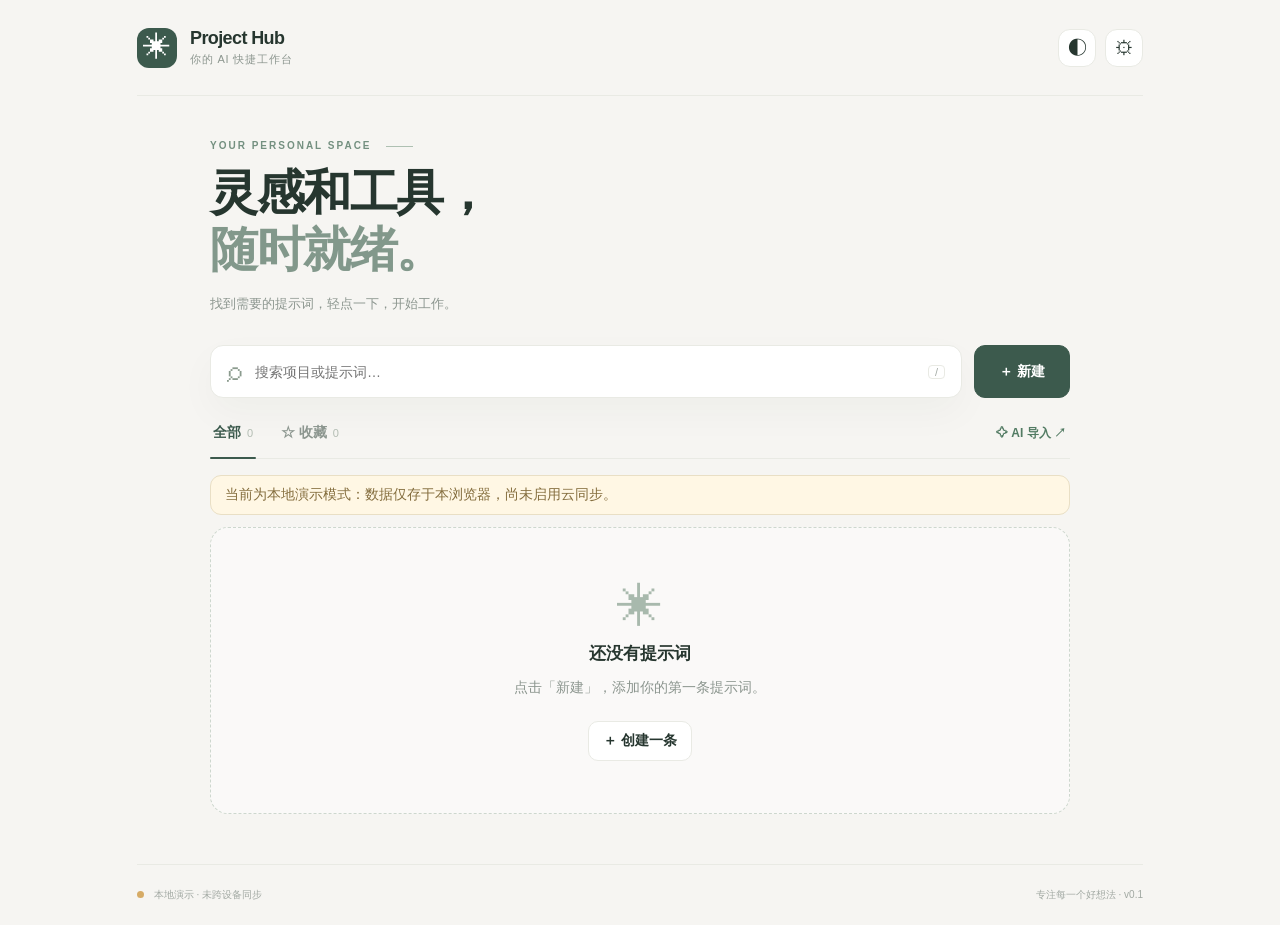
==== project-hub/index.html @ 7958087a "Deploy Project Hub v0.1 as independent GitHub Pages app" ====
<!doctype html>
<html lang="zh-CN">
<head>
  <meta charset="utf-8">
  <meta name="viewport" content="width=device-width,initial-scale=1,viewport-fit=cover">
  <meta name="theme-color" content="#f6f5f2">
  <meta name="description" content="你的个人 AI 项目与提示词快捷工作台。">
  <title>Project Hub · 提示词工作台</title>
  <link rel="icon" type="image/svg+xml" href="favicon.svg">
  <link rel="stylesheet" href="styles.css">
  <script defer src="config.js"></script>
  <script type="module" src="js/app.js"></script>
</head>
<body>
  <div class="app-frame">
    <header class="topbar">
      <div class="brand"><div class="brand-icon">✳</div><div class="brand-text"><strong>Project Hub</strong><span>你的 AI 快捷工作台</span></div></div>
      <div class="top-actions">
        <button type="button" id="themeBtn" class="icon-button desktop-only" title="切换深浅模式" aria-label="切换深浅模式">◐</button>
        <button type="button" id="settingsBtn" class="icon-button" title="设置与备份" aria-label="设置与备份">⚙</button>
      </div>
    </header>
    <main class="content">
      <div class="intro"><p class="eyebrow">YOUR PERSONAL SPACE <span class="decorative-line"></span></p><h1>灵感和工具，<br><em>随时就绪。</em></h1><p class="subtext">找到需要的提示词，轻点一下，开始工作。</p></div>
      <section class="toolbar" aria-label="快捷操作">
        <label class="searchbox"><span class="search-icon" aria-hidden="true">⌕</span><input id="search" type="search" placeholder="搜索项目或提示词…" autocomplete="off" spellcheck="false"><span class="keycap desktop-only">/</span></label>
        <button id="newBtn" type="button" class="primary-button"><span aria-hidden="true">＋</span> 新建</button>
      </section>
      <div class="filterbar"><div class="filter-tabs"><button id="allFilter" class="filter active" type="button">全部 <span id="allCount"></span></button><button id="starFilter" class="filter" type="button">☆ 收藏 <span id="starCount"></span></button></div><button id="aiBtn" type="button" class="text-action">✧ AI 导入 <span aria-hidden="true">↗</span></button></div>
      <div id="syncNotice" class="sync-notice" role="status"></div>
      <section id="cards" class="cards" aria-live="polite" aria-label="提示词列表"></section>
      <div id="empty" class="empty" hidden><div class="empty-art" aria-hidden="true">✳</div><h2 id="emptyTitle">还没有提示词</h2><p id="emptySub">点击「新建」，添加你的第一条提示词。</p><button id="emptyNew" type="button" class="outline-button">＋ 创建一条</button></div>
    </main>
    <footer class="footer"><span id="storageStatus"><span class="status-dot"></span> 本地演示</span><span>专注每一个好想法 · v0.1</span></footer>
  </div>

  <dialog id="editDialog" class="sheet-dialog" aria-labelledby="editHeading">
    <form id="editForm" method="dialog"><div class="dialog-head"><div><p class="eyebrow">EDITOR</p><h2 id="editHeading">新建提示词</h2></div><button type="button" class="close-btn" data-close="editDialog" aria-label="关闭">×</button></div>
      <div class="form-row kind-switch" role="group" aria-label="记录类型"><label><input name="kind" type="radio" value="prompt" checked>普通提示词</label><label><input name="kind" type="radio" value="project">项目入口</label></div>
      <label class="field"><span>标题 <small>必填</small></span><input id="editTitle" name="title" maxlength="160" required placeholder="例如：课堂反馈生成"></label>
      <label class="field"><span>一句简介 <small>可选</small></span><input id="editSummary" name="summary" maxlength="400" placeholder="简短说明它能帮你做什么"></label>
      <div id="projectFields" hidden><label class="field"><span>项目入口 <small>必填 · 已核验的地址</small></span><input id="editEntry" name="entry_url" type="url" placeholder="https://drive.google.com/…"></label><label class="field"><span>Current 地址 <small>可选</small></span><input id="editCurrent" name="current_url" type="url" placeholder="https://drive.google.com/…"></label></div>
      <label class="field"><span id="bodyLabel">提示词正文</span><textarea id="editBody" name="body" rows="7" placeholder="输入你想快速复制的内容…"></textarea><small id="bodyHelp" class="helper">点击卡片正文区域即可复制此内容。</small></label>
      <div class="editor-utility"><button type="button" id="copyForAIBtn" class="subtle-button" hidden>✧ 复制给 AI 修改</button><button type="button" id="deleteBtn" class="danger-text" hidden>删除这条</button></div>
      <div class="dialog-actions"><button type="button" class="outline-button" data-close="editDialog">取消</button><button type="submit" id="saveBtn" class="primary-button">保存</button></div>
    </form>
  </dialog>

  <dialog id="aiDialog" class="sheet-dialog" aria-labelledby="aiHeading"><div class="dialog-head"><div><p class="eyebrow">AI CONNECTION</p><h2 id="aiHeading">从 ChatGPT 导入</h2></div><button type="button" class="close-btn" data-close="aiDialog" aria-label="关闭">×</button></div><p class="dialog-lead">粘贴 ChatGPT 返回的结构化 JSON。先预览差异，确认后才写入；不会改变收藏和置顶。</p><label class="field"><span>AI 修改包</span><textarea id="aiInput" rows="9" spellcheck="false" placeholder='{"schema":"project-hub.patch.v1","changes":[{"action":"create","title":"示例","body":"正文"}]}'></textarea></label><div id="aiPreview" class="preview" aria-live="polite"></div><div class="dialog-actions"><button type="button" id="previewAiBtn" class="outline-button">检查差异</button><button type="button" id="applyAiBtn" class="primary-button" disabled>确认应用</button></div></dialog>

  <dialog id="settingsDialog" class="sheet-dialog small-dialog" aria-labelledby="settingsHeading"><div class="dialog-head"><div><p class="eyebrow">PREFERENCES</p><h2 id="settingsHeading">偏好设置</h2></div><button type="button" class="close-btn" data-close="settingsDialog" aria-label="关闭">×</button></div><section class="setting-group"><h3>数据与备份</h3><p id="settingsMode">当前为本地演示模式。配置 Supabase 后切换到个人云同步。</p><div class="button-row"><button type="button" id="exportBtn" class="outline-button">↓ 导出 JSON 备份</button><button type="button" id="importBtn" class="outline-button">↑ 导入 JSON 备份</button><input type="file" id="backupFile" accept=".json,application/json" hidden></div><div id="backupPreview" class="preview"></div><button type="button" id="applyBackupBtn" class="primary-button" hidden>确认合并备份</button></section><section class="setting-group"><h3>外观与同步</h3><div class="button-row"><button type="button" id="settingsThemeBtn" class="outline-button">◐ 切换深浅模式</button><button type="button" id="refreshBtn" class="outline-button">↻ 从云端刷新</button><button type="button" id="logoutBtn" class="outline-button" hidden>退出登录</button></div></section></dialog>

  <dialog id="authDialog" class="sheet-dialog small-dialog" aria-labelledby="authHeading"><form id="authForm" method="dialog"><div class="dialog-head"><div><p class="eyebrow">PRIVATE CLOUD</p><h2 id="authHeading">登录你的工作台</h2></div></div><p class="dialog-lead">已启用个人云同步。使用 Supabase 中已创建的账号登录，站点不提供公开注册。</p><label class="field"><span>邮箱</span><input id="email" type="email" required autocomplete="username"></label><label class="field"><span>密码</span><input id="password" type="password" required autocomplete="current-password"></label><div class="dialog-actions"><button type="submit" class="primary-button fill">登录并同步</button></div></form></dialog>

  <dialog id="manualCopyDialog" class="sheet-dialog small-dialog" aria-labelledby="manualHeading"><div class="dialog-head"><h2 id="manualHeading">请手动复制</h2><button type="button" class="close-btn" data-close="manualCopyDialog" aria-label="关闭">×</button></div><p class="dialog-lead">当前容器不允许自动写入剪贴板，请选择下方文本复制。</p><textarea id="manualCopyText" rows="9" readonly></textarea><div class="dialog-actions"><button class="primary-button" data-close="manualCopyDialog">完成</button></div></dialog>
  <div id="toast" class="toast" role="status" aria-live="polite"></div>
</body>
</html>
---- project-hub/styles.css ----
:root{font-family:Inter,-apple-system,BlinkMacSystemFont,"SF Pro Display","PingFang SC","Microsoft YaHei",sans-serif;color-scheme:light;--bg:#f6f5f2;--surface:#fff;--ink:#26362f;--muted:#8c968f;--line:#e9eae4;--accent:#3c5a4d;--accent-soft:#edf2ed;--gold:#ce9d5d;--shadow:0 15px 38px rgba(33,49,38,.035);--radius:17px}
*{box-sizing:border-box}html{scroll-behavior:smooth}body{margin:0;background:var(--bg);color:var(--ink);min-height:100dvh;font-size:14px}button,input,textarea{font:inherit}button{cursor:pointer}button:disabled{cursor:not-allowed;opacity:.48}button:focus-visible,input:focus-visible,textarea:focus-visible{outline:3px solid #9bad9f;outline-offset:2px}input,textarea{color:var(--ink)}.app-frame{max-width:1090px;min-height:100dvh;margin:0 auto;display:flex;flex-direction:column;padding:0 42px}.topbar{height:96px;display:flex;justify-content:space-between;align-items:center;border-bottom:1px solid var(--line)}.brand{display:flex;align-items:center;gap:13px}.brand-icon{width:40px;height:40px;border-radius:12px;display:grid;place-items:center;background:var(--accent);color:white;font-size:28px;line-height:1}.brand-text{display:flex;flex-direction:column;gap:3px}.brand-text strong{font-size:18px;letter-spacing:-.6px}.brand-text span{font-size:11px;color:var(--muted);letter-spacing:.8px}.top-actions{display:flex;gap:9px}.icon-button{border:1px solid var(--line);background:var(--surface);height:38px;width:38px;border-radius:12px;color:var(--ink);font-size:19px;transition:.2s}.icon-button:hover,.outline-button:hover{border-color:#b9c9ba;background:var(--accent-soft)}.content{flex:1;max-width:860px;width:100%;margin:0 auto;padding:44px 0 50px}.eyebrow{font-size:10px;letter-spacing:2px;color:#749080;font-weight:750;margin:0 0 13px}.intro{margin-bottom:32px}.intro h1{font-size:clamp(30px,4.5vw,48px);letter-spacing:-1.4px;font-weight:680;line-height:1.19;margin:0}.intro h1 em{font-style:normal;color:#82988b}.subtext{color:var(--muted);font-size:13px;margin:17px 0 0}.decorative-line{display:inline-block;vertical-align:middle;width:27px;height:1px;background:#aec0b2;margin-left:10px}.toolbar{display:flex;gap:12px}.searchbox{display:flex;align-items:center;flex:1;min-width:0;height:53px;padding:0 16px;gap:11px;border:1px solid var(--line);background:var(--surface);border-radius:13px;box-shadow:var(--shadow)}.search-icon{color:#8b9b8e;font-size:29px;line-height:0;transform:translateY(-2px)}.searchbox input{background:transparent;border:0;outline:0;flex:1;min-width:0;font-size:14px}.searchbox input:focus{outline:none}.searchbox:focus-within{border-color:#819b87;box-shadow:0 0 0 3px #dbe6dc}.keycap{border:1px solid var(--line);border-radius:4px;padding:0 6px;color:#a4aba6;font-size:11px}.primary-button{height:44px;padding:0 20px;border-radius:11px;background:var(--accent);color:#fff;border:1px solid var(--accent);font-weight:650;white-space:nowrap;transition:background .2s,transform .15s}.toolbar .primary-button{height:53px;padding:0 24px}.primary-button:hover:not(:disabled){background:#2c483b;transform:translateY(-1px)}.filterbar{display:flex;align-items:center;justify-content:space-between;border-bottom:1px solid var(--line);margin-top:26px;margin-bottom:16px}.filter-tabs{display:flex;gap:22px}.filter{padding:0 3px 16px;background:transparent;border:0;color:var(--muted);font-weight:650;position:relative}.filter span{font-size:11px;font-weight:500;color:#b3bdb3;margin-left:2px}.filter.active{color:var(--accent)}.filter.active:after{content:"";position:absolute;bottom:-1px;left:0;right:0;height:2px;border-radius:2px;background:var(--accent)}.text-action{background:none;border:0;color:#527b63;font-weight:650;font-size:12px;padding:0 4px 16px}.text-action:hover{text-decoration:underline}.sync-notice:empty{display:none}.sync-notice{border:1px solid #e9dfc5;background:#fff7e4;color:#846d3d;padding:10px 14px;border-radius:11px;margin:12px 0}.cards{display:grid;grid-template-columns:repeat(2,minmax(0,1fr));gap:13px}.prompt-card{min-width:0;background:var(--surface);border:1px solid var(--line);border-radius:var(--radius);min-height:167px;display:flex;flex-direction:column;transition:border-color .18s,box-shadow .18s,transform .18s;box-shadow:var(--shadow);overflow:hidden}.prompt-card:hover{border-color:#bfd1c3;box-shadow:0 12px 32px rgba(38,67,48,.08);transform:translateY(-2px)}.card-main{background:none;border:0;text-align:left;padding:19px 20px 9px;min-height:118px;width:100%;flex:1;color:inherit;display:block}.card-main:hover .card-title{color:#476d51}.card-topline{display:flex;align-items:center;gap:7px;margin-bottom:13px}.type-tag{font-size:10px;letter-spacing:.3px;background:#eaf1eb;color:#668471;padding:4px 7px;border-radius:6px;font-weight:650}.type-tag.prompt{background:#f4f0e8;color:#987a55}.pinned-label{color:#af9256;font-size:10px}.card-title{font-weight:700;font-size:16px;margin-bottom:8px;letter-spacing:-.3px;overflow:hidden;white-space:nowrap;text-overflow:ellipsis}.card-summary{font-size:12px;line-height:1.65;color:var(--muted);overflow:hidden;display:-webkit-box;-webkit-box-orient:vertical;-webkit-line-clamp:2;line-clamp:2;min-height:20px}.card-bottom{border-top:1px solid var(--line);padding:8px 12px 8px 17px;display:flex;align-items:center;justify-content:space-between;gap:6px}.card-hint{font-size:11px;color:#9ba9a0}.card-tools{display:flex;gap:3px}.tool{border:0;background:transparent;border-radius:9px;color:#929f95;min-width:30px;height:30px;display:grid;place-items:center;font-size:16px}.tool:hover{background:var(--accent-soft);color:var(--accent)}.tool.star-active{color:var(--gold)}.tool.pin-active{color:var(--accent)}.tool.handoff{font-size:11px;font-weight:700;padding:0 7px;white-space:nowrap;color:var(--accent);background:var(--accent-soft);margin-right:4px}.tool.handoff:hover{background:#dce8df}.tool.external{font-size:14px}.empty{border:1px dashed #cdd7ce;border-radius:18px;text-align:center;padding:52px 20px;background:rgba(255,255,255,.43)}.empty-art{font-size:46px;color:#a8b9ad}.empty h2{font-size:17px;margin:8px 0}.empty p{color:var(--muted);margin-bottom:24px}.footer{margin-top:auto;border-top:1px solid var(--line);height:61px;display:flex;align-items:center;justify-content:space-between;gap:15px;color:#a2a9a3;font-size:10px}.status-dot{display:inline-block;width:7px;height:7px;border-radius:50%;background:#d6ab66;margin-right:7px}.status-dot.cloud{background:#8bab91}.outline-button,.subtle-button{background:var(--surface);color:var(--ink);border:1px solid var(--line);padding:10px 14px;border-radius:10px;font-weight:600}.subtle-button{border:0;color:#567964;background:var(--accent-soft)}.danger-text{border:0;background:transparent;color:#b65c55}.sheet-dialog{border:1px solid var(--line);border-radius:21px;padding:27px 30px 26px;width:min(94vw,620px);max-height:calc(100dvh - 36px);overflow:auto;background:var(--surface);color:var(--ink);box-shadow:0 35px 90px rgba(25,44,35,.23)}.sheet-dialog::backdrop{background:rgba(23,37,29,.38);backdrop-filter:blur(3px)}.sheet-dialog form{margin:0}.small-dialog{max-width:520px}.dialog-head{display:flex;justify-content:space-between;align-items:flex-start;margin-bottom:18px}.dialog-head h2{font-size:23px;letter-spacing:-.6px;margin:0}.dialog-head .eyebrow{margin-bottom:5px}.close-btn{border:none;background:var(--bg);color:var(--muted);font-size:24px;width:34px;height:34px;border-radius:9px}.dialog-lead{font-size:12px;line-height:1.8;color:var(--muted);margin:-1px 0 20px}.kind-switch{display:flex;gap:15px;background:var(--bg);padding:11px 13px;border-radius:10px;margin-bottom:19px}.kind-switch label{font-size:12px;display:flex;align-items:center;gap:6px;cursor:pointer}.kind-switch input{accent-color:var(--accent)}.field{display:flex;flex-direction:column;gap:8px;margin-bottom:17px;font-weight:650;font-size:12px}.field>span small,.helper{color:#9da79f;font-size:10px;font-weight:400}.field input,.field textarea,#manualCopyText{background:var(--bg);border:1px solid var(--line);width:100%;padding:11px 12px;border-radius:10px;font-size:13px;line-height:1.65;outline-color:#819b87}.field textarea{resize:vertical;min-height:120px}.field #editBody{min-height:152px}.field input:focus,.field textarea:focus{background:var(--surface);border-color:#8da98e}.editor-utility{display:flex;align-items:center;justify-content:space-between;min-height:37px}.dialog-actions{display:flex;justify-content:flex-end;gap:10px;margin-top:23px}.dialog-actions .primary-button{min-width:100px}.dialog-actions .fill{width:100%}.preview{margin-top:15px;max-height:240px;overflow:auto;font-size:12px;color:var(--ink)}.preview:empty{display:none}.preview .preview-item{border:1px solid var(--line);padding:10px 12px;margin:6px 0;border-radius:9px}.preview .before-after{font-size:11px;color:var(--muted);overflow-wrap:anywhere}.preview .diff-title{font-weight:650}.preview .preview-error{color:#c44c42}.setting-group{padding:16px 0;border-top:1px solid var(--line)}.setting-group h3{font-size:14px;margin:0 0 8px}.setting-group p{font-size:12px;line-height:1.7;color:var(--muted);margin:0 0 15px}.button-row{display:flex;gap:8px;flex-wrap:wrap}.toast{position:fixed;z-index:1000;bottom:26px;left:50%;transform:translate(-50%,20px);background:#334f40;color:white;font-size:12px;border-radius:999px;padding:11px 18px;opacity:0;pointer-events:none;transition:opacity .2s,transform .2s;white-space:nowrap;max-width:90vw;overflow:hidden;text-overflow:ellipsis}.toast.visible{opacity:1;transform:translate(-50%,0)}
@media(max-width:720px){.app-frame{padding:0 18px}.topbar{height:77px}.brand-icon{height:36px;width:36px}.brand-text strong{font-size:17px}.content{padding-top:35px}.intro{margin-bottom:27px}.intro h1{font-size:36px}.cards{grid-template-columns:1fr}.prompt-card{min-height:142px}.card-main{min-height:100px}.desktop-only{display:none!important}.footer{font-size:10px}.sheet-dialog{padding:21px}.toolbar .primary-button{padding:0 18px}.filterbar{margin-top:22px}.card-bottom{padding-top:7px;padding-bottom:7px}}
@media(max-width:420px){.app-frame{padding:0 14px}.topbar{height:68px}.content{padding-top:28px}.intro h1{font-size:31px}.intro .subtext{font-size:12px}.toolbar{gap:8px}.searchbox{height:48px;padding:0 10px}.toolbar .primary-button{height:48px;padding:0 13px}.cards{gap:10px}.prompt-card{border-radius:13px}.card-main{padding:15px 15px 8px}.card-bottom{padding-left:12px}.card-title{font-size:15px}.footer{font-size:9px}}
:root[data-theme="dark"]{color-scheme:dark;--bg:#171e1b;--surface:#222b26;--ink:#e4ece5;--muted:#9dab9e;--line:#35433a;--accent:#86aa90;--accent-soft:#33473a;--gold:#dfb678;--shadow:none} :root[data-theme="dark"] .brand-icon{background:#406950}:root[data-theme="dark"] .primary-button{color:#15251a;background:#a2c0a9;border-color:#a2c0a9}:root[data-theme="dark"] .primary-button:hover{background:#b5ceba}:root[data-theme="dark"] .type-tag{background:#365040;color:#add0b6}:root[data-theme="dark"] .type-tag.prompt{background:#4d4132;color:#ddbd93}:root[data-theme="dark"] .empty{background:#1f2923}:root[data-theme="dark"] .sync-notice{background:#342d1e;border-color:#6b5636;color:#ddbe86}:root[data-theme="dark"] .tool.handoff{color:#bcddc5}:root[data-theme="dark"] .toast{background:#b5d2bd;color:#14251a}

.diff-line{margin-top:9px;padding-top:7px;border-top:1px dashed var(--line)}.diff-name{font-weight:700;color:var(--accent);margin-bottom:4px}.before-after{white-space:pre-wrap;line-height:1.5}.before-after.after{color:var(--ink)}
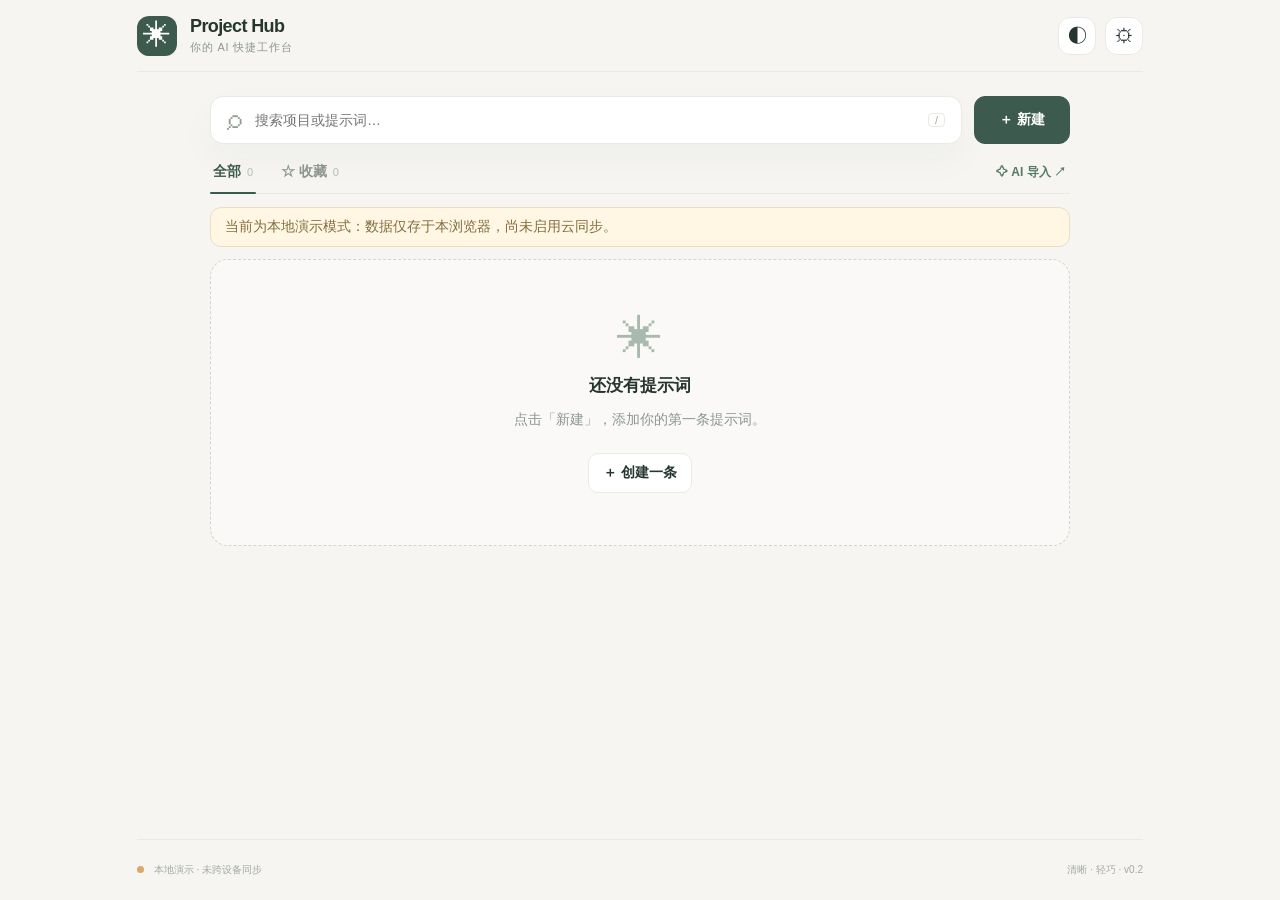
==== commit 5fad5c58: "Project Hub v0.2: compact UI, editable AI guidance and revision-safe AI patches" ====
--- a/project-hub/index.html
+++ b/project-hub/index.html
@@ -21,7 +21,6 @@
       </div>
     </header>
     <main class="content">
-      <div class="intro"><p class="eyebrow">YOUR PERSONAL SPACE <span class="decorative-line"></span></p><h1>灵感和工具，<br><em>随时就绪。</em></h1><p class="subtext">找到需要的提示词，轻点一下，开始工作。</p></div>
       <section class="toolbar" aria-label="快捷操作">
         <label class="searchbox"><span class="search-icon" aria-hidden="true">⌕</span><input id="search" type="search" placeholder="搜索项目或提示词…" autocomplete="off" spellcheck="false"><span class="keycap desktop-only">/</span></label>
         <button id="newBtn" type="button" class="primary-button"><span aria-hidden="true">＋</span> 新建</button>
@@ -31,7 +30,7 @@
       <section id="cards" class="cards" aria-live="polite" aria-label="提示词列表"></section>
       <div id="empty" class="empty" hidden><div class="empty-art" aria-hidden="true">✳</div><h2 id="emptyTitle">还没有提示词</h2><p id="emptySub">点击「新建」，添加你的第一条提示词。</p><button id="emptyNew" type="button" class="outline-button">＋ 创建一条</button></div>
     </main>
-    <footer class="footer"><span id="storageStatus"><span class="status-dot"></span> 本地演示</span><span>专注每一个好想法 · v0.1</span></footer>
+    <footer class="footer"><span id="storageStatus"><span class="status-dot"></span> 本地演示</span><span>清晰 · 轻巧 · v0.2</span></footer>
   </div>
 
   <dialog id="editDialog" class="sheet-dialog" aria-labelledby="editHeading">
@@ -46,9 +45,9 @@
     </form>
   </dialog>
 
-  <dialog id="aiDialog" class="sheet-dialog" aria-labelledby="aiHeading"><div class="dialog-head"><div><p class="eyebrow">AI CONNECTION</p><h2 id="aiHeading">从 ChatGPT 导入</h2></div><button type="button" class="close-btn" data-close="aiDialog" aria-label="关闭">×</button></div><p class="dialog-lead">粘贴 ChatGPT 返回的结构化 JSON。先预览差异，确认后才写入；不会改变收藏和置顶。</p><label class="field"><span>AI 修改包</span><textarea id="aiInput" rows="9" spellcheck="false" placeholder='{"schema":"project-hub.patch.v1","changes":[{"action":"create","title":"示例","body":"正文"}]}'></textarea></label><div id="aiPreview" class="preview" aria-live="polite"></div><div class="dialog-actions"><button type="button" id="previewAiBtn" class="outline-button">检查差异</button><button type="button" id="applyAiBtn" class="primary-button" disabled>确认应用</button></div></dialog>
+  <dialog id="aiDialog" class="sheet-dialog" aria-labelledby="aiHeading"><div class="dialog-head"><div><p class="eyebrow">AI CONNECTION</p><h2 id="aiHeading">从 ChatGPT 导入</h2></div><button type="button" class="close-btn" data-close="aiDialog" aria-label="关闭">×</button></div><p class="dialog-lead">粘贴 ChatGPT 返回的结构化 JSON。先预览差异，确认后才写入；不会改变收藏和置顶。</p><label class="field"><span>AI 修改包</span><textarea id="aiInput" rows="9" spellcheck="false" placeholder='{"schema":"project-hub.patch.v2","changes":[{"action":"create","title":"示例","body":"正文"}]}'></textarea></label><div id="aiPreview" class="preview" aria-live="polite"></div><div class="dialog-actions"><button type="button" id="previewAiBtn" class="outline-button">检查差异</button><button type="button" id="applyAiBtn" class="primary-button" disabled>确认应用</button></div></dialog>
 
-  <dialog id="settingsDialog" class="sheet-dialog small-dialog" aria-labelledby="settingsHeading"><div class="dialog-head"><div><p class="eyebrow">PREFERENCES</p><h2 id="settingsHeading">偏好设置</h2></div><button type="button" class="close-btn" data-close="settingsDialog" aria-label="关闭">×</button></div><section class="setting-group"><h3>数据与备份</h3><p id="settingsMode">当前为本地演示模式。配置 Supabase 后切换到个人云同步。</p><div class="button-row"><button type="button" id="exportBtn" class="outline-button">↓ 导出 JSON 备份</button><button type="button" id="importBtn" class="outline-button">↑ 导入 JSON 备份</button><input type="file" id="backupFile" accept=".json,application/json" hidden></div><div id="backupPreview" class="preview"></div><button type="button" id="applyBackupBtn" class="primary-button" hidden>确认合并备份</button></section><section class="setting-group"><h3>外观与同步</h3><div class="button-row"><button type="button" id="settingsThemeBtn" class="outline-button">◐ 切换深浅模式</button><button type="button" id="refreshBtn" class="outline-button">↻ 从云端刷新</button><button type="button" id="logoutBtn" class="outline-button" hidden>退出登录</button></div></section></dialog>
+  <dialog id="settingsDialog" class="sheet-dialog small-dialog" aria-labelledby="settingsHeading"><div class="dialog-head"><div><p class="eyebrow">PREFERENCES</p><h2 id="settingsHeading">偏好设置</h2></div><button type="button" class="close-btn" data-close="settingsDialog" aria-label="关闭">×</button></div><section class="setting-group"><h3>数据与备份</h3><p id="settingsMode">当前为本地演示模式。配置 Supabase 后切换到个人云同步。</p><div class="button-row"><button type="button" id="exportBtn" class="outline-button">↓ 导出 JSON 备份</button><button type="button" id="importBtn" class="outline-button">↑ 导入 JSON 备份</button><input type="file" id="backupFile" accept=".json,application/json" hidden></div><div id="backupPreview" class="preview"></div><button type="button" id="applyBackupBtn" class="primary-button" hidden>确认合并备份</button></section><section class="setting-group"><h3>AI 修改偏好</h3><p>「交给 AI」时自动附带此偏好。输出格式与版本保护由网站固定管理，避免误改。此偏好目前只保存在当前浏览器。</p><label class="field"><span>你的 AI 编辑指导词</span><textarea id="aiGuidance" rows="5" maxlength="1500" placeholder="输入 AI 应如何优化你的提示词"></textarea></label><div class="button-row"><button type="button" id="saveAiGuidanceBtn" class="outline-button">保存偏好</button><button type="button" id="resetAiGuidanceBtn" class="outline-button">恢复默认</button></div></section><section class="setting-group"><h3>外观与同步</h3><div class="button-row"><button type="button" id="settingsThemeBtn" class="outline-button">◐ 切换深浅模式</button><button type="button" id="refreshBtn" class="outline-button">↻ 从云端刷新</button><button type="button" id="logoutBtn" class="outline-button" hidden>退出登录</button></div></section></dialog>
 
   <dialog id="authDialog" class="sheet-dialog small-dialog" aria-labelledby="authHeading"><form id="authForm" method="dialog"><div class="dialog-head"><div><p class="eyebrow">PRIVATE CLOUD</p><h2 id="authHeading">登录你的工作台</h2></div></div><p class="dialog-lead">已启用个人云同步。使用 Supabase 中已创建的账号登录，站点不提供公开注册。</p><label class="field"><span>邮箱</span><input id="email" type="email" required autocomplete="username"></label><label class="field"><span>密码</span><input id="password" type="password" required autocomplete="current-password"></label><div class="dialog-actions"><button type="submit" class="primary-button fill">登录并同步</button></div></form></dialog>
 
--- a/project-hub/styles.css
+++ b/project-hub/styles.css
@@ -5,3 +5,22 @@
 :root[data-theme="dark"]{color-scheme:dark;--bg:#171e1b;--surface:#222b26;--ink:#e4ece5;--muted:#9dab9e;--line:#35433a;--accent:#86aa90;--accent-soft:#33473a;--gold:#dfb678;--shadow:none} :root[data-theme="dark"] .brand-icon{background:#406950}:root[data-theme="dark"] .primary-button{color:#15251a;background:#a2c0a9;border-color:#a2c0a9}:root[data-theme="dark"] .primary-button:hover{background:#b5ceba}:root[data-theme="dark"] .type-tag{background:#365040;color:#add0b6}:root[data-theme="dark"] .type-tag.prompt{background:#4d4132;color:#ddbd93}:root[data-theme="dark"] .empty{background:#1f2923}:root[data-theme="dark"] .sync-notice{background:#342d1e;border-color:#6b5636;color:#ddbe86}:root[data-theme="dark"] .tool.handoff{color:#bcddc5}:root[data-theme="dark"] .toast{background:#b5d2bd;color:#14251a}
 
 .diff-line{margin-top:9px;padding-top:7px;border-top:1px dashed var(--line)}.diff-name{font-weight:700;color:var(--accent);margin-bottom:4px}.before-after{white-space:pre-wrap;line-height:1.5}.before-after.after{color:var(--ink)}
+
+/* v0.2 quiet compact layout and discoverable AI editing */
+.topbar{height:72px}.content{padding:24px 0 35px}.toolbar .primary-button,.searchbox{height:48px}
+.filterbar{margin-top:19px;margin-bottom:13px}.filter{padding-bottom:12px}.text-action{padding-bottom:12px}
+.prompt-card{min-height:117px;border-radius:14px;overflow:visible;box-shadow:none}
+.prompt-card:hover{transform:none;box-shadow:0 5px 22px rgba(38,67,48,.045)}
+.card-main{min-height:74px;padding:16px 18px 11px}.card-title{font-size:15px;margin-bottom:4px}
+.card-summary{font-size:12px;min-height:0}.card-bottom{padding:5px 11px 5px 17px;min-height:41px}
+.card-tools{align-items:center}.card-menu{position:relative}.menu-trigger{list-style:none;display:grid;place-items:center;font-weight:750;font-size:20px;line-height:1}
+.menu-trigger::-webkit-details-marker{display:none}.menu-popover{position:absolute;z-index:20;min-width:150px;right:0;top:36px;background:var(--surface);border:1px solid var(--line);border-radius:12px;padding:5px;box-shadow:0 12px 35px rgba(18,38,26,.14)}
+.menu-option{display:block;width:100%;border:0;background:transparent;color:var(--ink);text-align:left;padding:9px 10px;border-radius:8px;font-size:12px}
+.menu-option:hover{background:var(--accent-soft)}.tool-ai{font-size:11px;font-weight:650;min-width:42px}
+.pinned-label{display:block;float:right;margin-left:8px}.cards{gap:12px}.sheet-dialog textarea{max-width:100%}
+@media(max-width:720px){.topbar{height:62px}.content{padding-top:17px}.prompt-card{min-height:108px}}
+@media(max-width:420px){.card-main{padding:13px 14px 9px}.card-bottom{padding:5px 9px}.card-hint{font-size:10px}.tool-ai{font-size:10px}}
+/* Comfortable tap targets for MenuBarX and touch screens. */
+.card-tools .tool,.menu-trigger{min-height:38px;min-width:38px}
+.card-tools .handoff{min-width:44px}.card-tools .tool-ai{min-width:50px}
+@media(max-width:420px){.card-bottom{padding-top:4px;padding-bottom:4px}.card-tools{gap:0}}
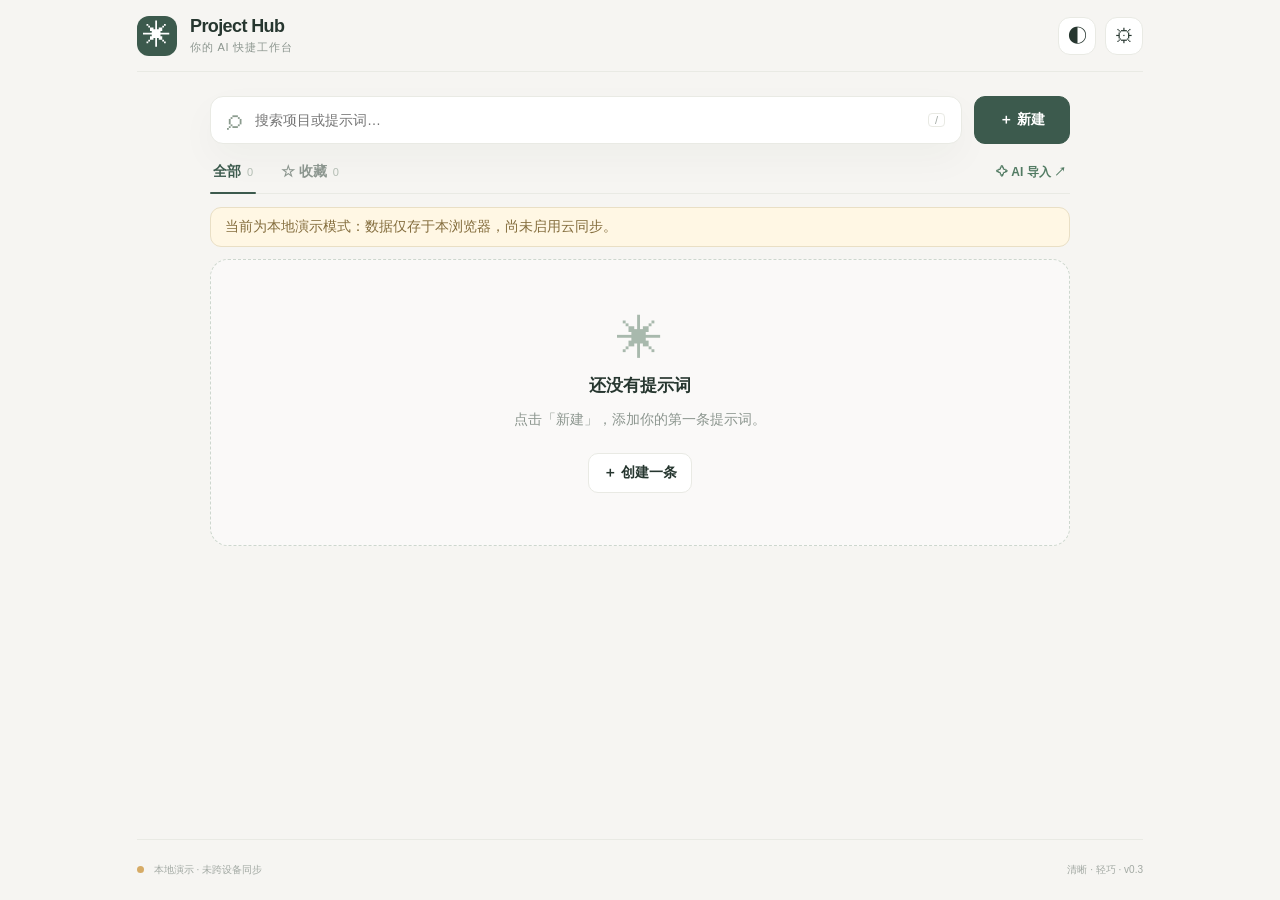
==== commit 6ba234cd: "Project Hub v0.3: atomic AI imports, undo and full change review" ====
--- a/project-hub/index.html
+++ b/project-hub/index.html
@@ -30,7 +30,7 @@
       <section id="cards" class="cards" aria-live="polite" aria-label="提示词列表"></section>
       <div id="empty" class="empty" hidden><div class="empty-art" aria-hidden="true">✳</div><h2 id="emptyTitle">还没有提示词</h2><p id="emptySub">点击「新建」，添加你的第一条提示词。</p><button id="emptyNew" type="button" class="outline-button">＋ 创建一条</button></div>
     </main>
-    <footer class="footer"><span id="storageStatus"><span class="status-dot"></span> 本地演示</span><span>清晰 · 轻巧 · v0.2</span></footer>
+    <footer class="footer"><span id="storageStatus"><span class="status-dot"></span> 本地演示</span><span>清晰 · 轻巧 · v0.3</span></footer>
   </div>
 
   <dialog id="editDialog" class="sheet-dialog" aria-labelledby="editHeading">
@@ -45,9 +45,9 @@
     </form>
   </dialog>
 
-  <dialog id="aiDialog" class="sheet-dialog" aria-labelledby="aiHeading"><div class="dialog-head"><div><p class="eyebrow">AI CONNECTION</p><h2 id="aiHeading">从 ChatGPT 导入</h2></div><button type="button" class="close-btn" data-close="aiDialog" aria-label="关闭">×</button></div><p class="dialog-lead">粘贴 ChatGPT 返回的结构化 JSON。先预览差异，确认后才写入；不会改变收藏和置顶。</p><label class="field"><span>AI 修改包</span><textarea id="aiInput" rows="9" spellcheck="false" placeholder='{"schema":"project-hub.patch.v2","changes":[{"action":"create","title":"示例","body":"正文"}]}'></textarea></label><div id="aiPreview" class="preview" aria-live="polite"></div><div class="dialog-actions"><button type="button" id="previewAiBtn" class="outline-button">检查差异</button><button type="button" id="applyAiBtn" class="primary-button" disabled>确认应用</button></div></dialog>
+  <dialog id="aiDialog" class="sheet-dialog" aria-labelledby="aiHeading"><div class="dialog-head"><div><p class="eyebrow">AI CONNECTION</p><h2 id="aiHeading">从 ChatGPT 导入</h2></div><button type="button" class="close-btn" data-close="aiDialog" aria-label="关闭">×</button></div><p class="dialog-lead">粘贴 ChatGPT 返回的结构化 JSON。粘贴后自动检查并预览；确认后整体写入，不改变收藏和置顶。</p><label class="field"><span>AI 修改包</span><textarea id="aiInput" rows="9" spellcheck="false" placeholder='{"schema":"project-hub.patch.v2","changes":[{"action":"create","title":"示例","body":"正文"}]}'></textarea></label><div id="aiPreview" class="preview" aria-live="polite"></div><div class="dialog-actions"><button type="button" id="applyAiBtn" class="primary-button" disabled>确认应用</button></div></dialog>
 
-  <dialog id="settingsDialog" class="sheet-dialog small-dialog" aria-labelledby="settingsHeading"><div class="dialog-head"><div><p class="eyebrow">PREFERENCES</p><h2 id="settingsHeading">偏好设置</h2></div><button type="button" class="close-btn" data-close="settingsDialog" aria-label="关闭">×</button></div><section class="setting-group"><h3>数据与备份</h3><p id="settingsMode">当前为本地演示模式。配置 Supabase 后切换到个人云同步。</p><div class="button-row"><button type="button" id="exportBtn" class="outline-button">↓ 导出 JSON 备份</button><button type="button" id="importBtn" class="outline-button">↑ 导入 JSON 备份</button><input type="file" id="backupFile" accept=".json,application/json" hidden></div><div id="backupPreview" class="preview"></div><button type="button" id="applyBackupBtn" class="primary-button" hidden>确认合并备份</button></section><section class="setting-group"><h3>AI 修改偏好</h3><p>「交给 AI」时自动附带此偏好。输出格式与版本保护由网站固定管理，避免误改。此偏好目前只保存在当前浏览器。</p><label class="field"><span>你的 AI 编辑指导词</span><textarea id="aiGuidance" rows="5" maxlength="1500" placeholder="输入 AI 应如何优化你的提示词"></textarea></label><div class="button-row"><button type="button" id="saveAiGuidanceBtn" class="outline-button">保存偏好</button><button type="button" id="resetAiGuidanceBtn" class="outline-button">恢复默认</button></div></section><section class="setting-group"><h3>外观与同步</h3><div class="button-row"><button type="button" id="settingsThemeBtn" class="outline-button">◐ 切换深浅模式</button><button type="button" id="refreshBtn" class="outline-button">↻ 从云端刷新</button><button type="button" id="logoutBtn" class="outline-button" hidden>退出登录</button></div></section></dialog>
+  <dialog id="settingsDialog" class="sheet-dialog small-dialog" aria-labelledby="settingsHeading"><div class="dialog-head"><div><p class="eyebrow">PREFERENCES</p><h2 id="settingsHeading">偏好设置</h2></div><button type="button" class="close-btn" data-close="settingsDialog" aria-label="关闭">×</button></div><section class="setting-group"><h3>数据与备份</h3><p id="settingsMode">当前为本地演示模式。配置 Supabase 后切换到个人云同步。</p><div class="button-row"><button type="button" id="undoSettingsBtn" class="outline-button" disabled>↶ 撤销上次操作</button><button type="button" id="exportBtn" class="outline-button">↓ 导出 JSON 备份</button><button type="button" id="importBtn" class="outline-button">↑ 导入 JSON 备份</button><input type="file" id="backupFile" accept=".json,application/json" hidden></div><div id="backupPreview" class="preview"></div><button type="button" id="applyBackupBtn" class="primary-button" hidden>确认合并备份</button></section><section class="setting-group"><h3>AI 修改偏好</h3><p>「交给 AI」时自动附带此偏好。输出格式与版本保护由网站固定管理，避免误改。此偏好目前只保存在当前浏览器。</p><label class="field"><span>你的 AI 编辑指导词</span><textarea id="aiGuidance" rows="5" maxlength="1500" placeholder="输入 AI 应如何优化你的提示词"></textarea></label><div class="button-row"><button type="button" id="saveAiGuidanceBtn" class="outline-button">保存偏好</button><button type="button" id="resetAiGuidanceBtn" class="outline-button">恢复默认</button></div></section><section class="setting-group"><h3>外观与同步</h3><div class="button-row"><button type="button" id="settingsThemeBtn" class="outline-button">◐ 切换深浅模式</button><button type="button" id="refreshBtn" class="outline-button">↻ 从云端刷新</button><button type="button" id="logoutBtn" class="outline-button" hidden>退出登录</button></div></section></dialog>
 
   <dialog id="authDialog" class="sheet-dialog small-dialog" aria-labelledby="authHeading"><form id="authForm" method="dialog"><div class="dialog-head"><div><p class="eyebrow">PRIVATE CLOUD</p><h2 id="authHeading">登录你的工作台</h2></div></div><p class="dialog-lead">已启用个人云同步。使用 Supabase 中已创建的账号登录，站点不提供公开注册。</p><label class="field"><span>邮箱</span><input id="email" type="email" required autocomplete="username"></label><label class="field"><span>密码</span><input id="password" type="password" required autocomplete="current-password"></label><div class="dialog-actions"><button type="submit" class="primary-button fill">登录并同步</button></div></form></dialog>
 
--- a/project-hub/styles.css
+++ b/project-hub/styles.css
@@ -24,3 +24,15 @@
 .card-tools .tool,.menu-trigger{min-height:38px;min-width:38px}
 .card-tools .handoff{min-width:44px}.card-tools .tool-ai{min-width:50px}
 @media(max-width:420px){.card-bottom{padding-top:4px;padding-bottom:4px}.card-tools{gap:0}}
+
+/* v0.3: invisible complexity - automatic review, full diff, unobtrusive undo */
+.preview-status{font-size:12px;color:var(--accent);font-weight:650;margin:4px 0 12px}
+.diff-expand{border:1px solid var(--line);background:var(--bg);border-radius:9px;margin-top:6px;padding:8px 10px}
+.diff-expand summary{cursor:pointer;font-size:12px;color:var(--accent);font-weight:650}
+.diff-expand[open] summary{margin-bottom:8px}
+.diff-expand .before-after{max-height:400px;overflow:auto;white-space:pre-wrap;overflow-wrap:anywhere}
+.toast{display:flex;align-items:center;gap:14px;white-space:normal;overflow:visible}
+.toast-undo{border:0;border-radius:9px;background:rgba(255,255,255,.17);color:inherit;padding:6px 9px;font-weight:750;white-space:nowrap}
+.toast-undo:focus-visible{outline:2px solid currentColor}
+@media(max-width:420px){.toast{width:max-content;max-width:calc(100vw - 28px)}}
+.toast.visible{pointer-events:auto}
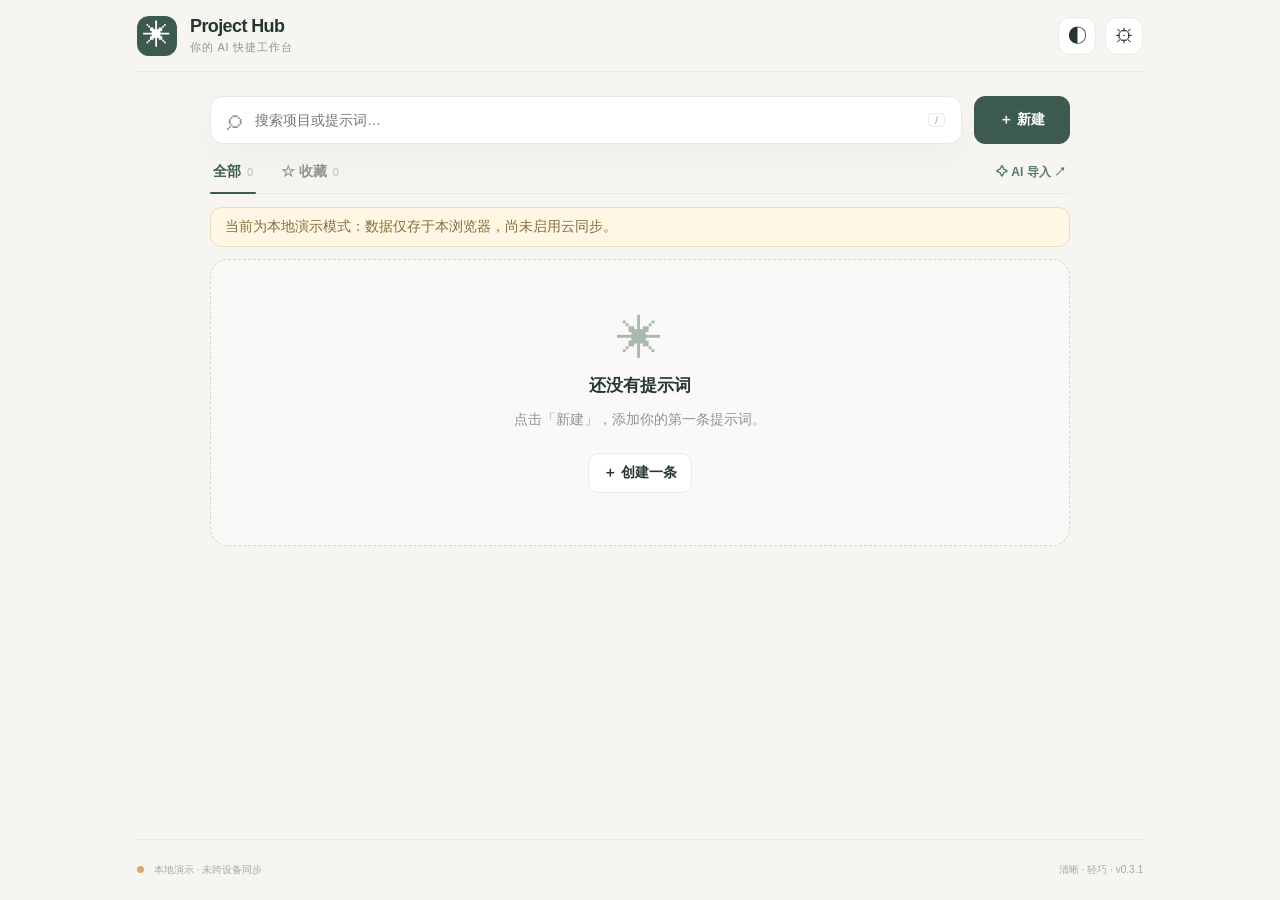
==== commit fbaed97f: "Set visible Project Hub version label to v0.3.1" ====
--- a/project-hub/index.html
+++ b/project-hub/index.html
@@ -30,7 +30,7 @@
       <section id="cards" class="cards" aria-live="polite" aria-label="提示词列表"></section>
       <div id="empty" class="empty" hidden><div class="empty-art" aria-hidden="true">✳</div><h2 id="emptyTitle">还没有提示词</h2><p id="emptySub">点击「新建」，添加你的第一条提示词。</p><button id="emptyNew" type="button" class="outline-button">＋ 创建一条</button></div>
     </main>
-    <footer class="footer"><span id="storageStatus"><span class="status-dot"></span> 本地演示</span><span>清晰 · 轻巧 · v0.3</span></footer>
+    <footer class="footer"><span id="storageStatus"><span class="status-dot"></span> 本地演示</span><span>清晰 · 轻巧 · v0.3.1</span></footer>
   </div>
 
   <dialog id="editDialog" class="sheet-dialog" aria-labelledby="editHeading">
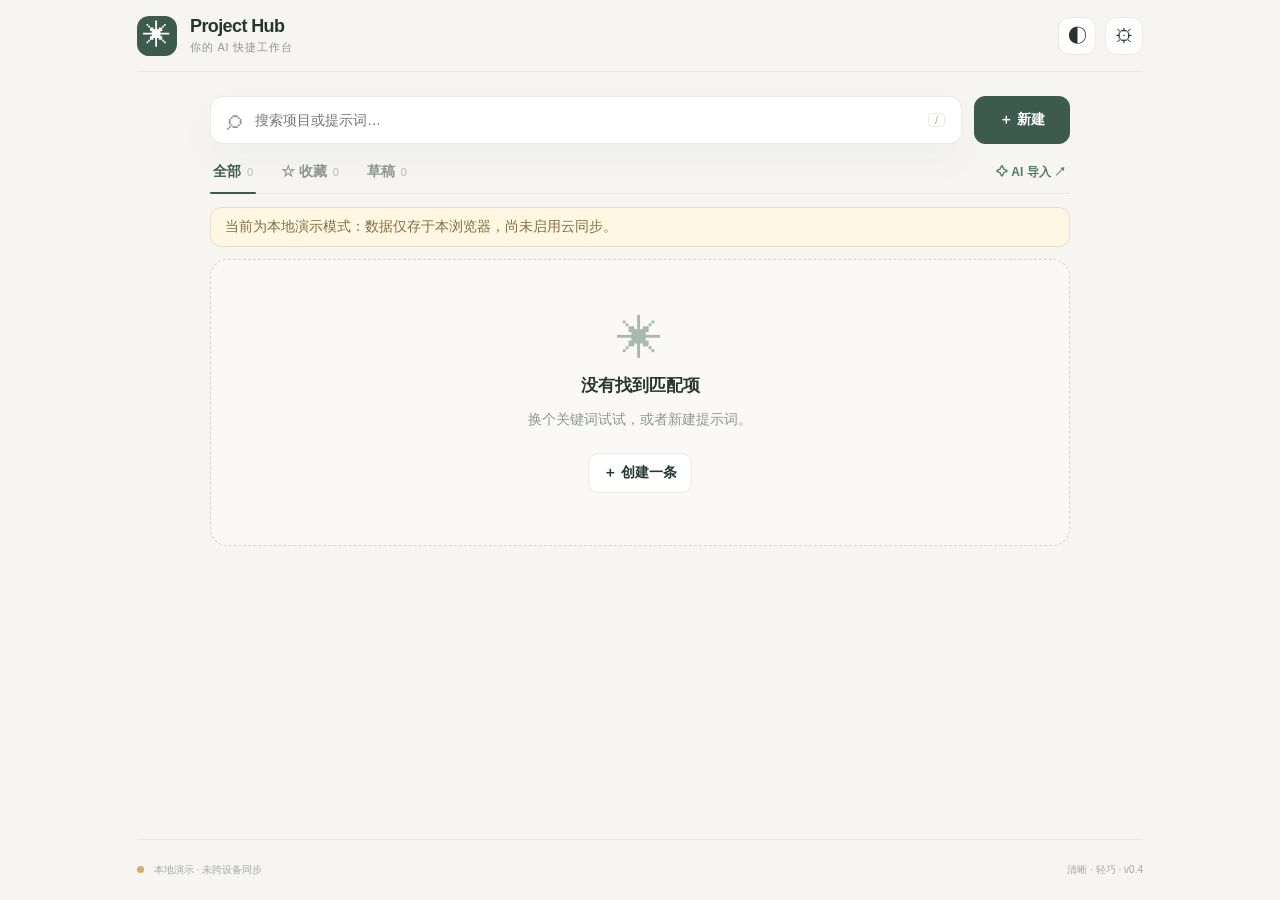
==== commit 02232575: "Project Hub v0.4: independent Supabase and Notion trial websites with draft workspace" ====
--- a/project-hub/index.html
+++ b/project-hub/index.html
@@ -25,12 +25,12 @@
         <label class="searchbox"><span class="search-icon" aria-hidden="true">⌕</span><input id="search" type="search" placeholder="搜索项目或提示词…" autocomplete="off" spellcheck="false"><span class="keycap desktop-only">/</span></label>
         <button id="newBtn" type="button" class="primary-button"><span aria-hidden="true">＋</span> 新建</button>
       </section>
-      <div class="filterbar"><div class="filter-tabs"><button id="allFilter" class="filter active" type="button">全部 <span id="allCount"></span></button><button id="starFilter" class="filter" type="button">☆ 收藏 <span id="starCount"></span></button></div><button id="aiBtn" type="button" class="text-action">✧ AI 导入 <span aria-hidden="true">↗</span></button></div>
-      <div id="syncNotice" class="sync-notice" role="status"></div>
+      <div class="filterbar"><div class="filter-tabs"><button id="allFilter" class="filter active" type="button">全部 <span id="allCount"></span></button><button id="starFilter" class="filter" type="button">☆ 收藏 <span id="starCount"></span></button><button id="draftFilter" class="filter" type="button">草稿 <span id="draftCount"></span></button></div><button id="aiBtn" type="button" class="text-action">✧ AI 导入 <span aria-hidden="true">↗</span></button></div>
+      <div id="syncNotice" class="sync-notice" role="status"></div><div id="draftQuick" class="draft-quick" hidden><button type="button" id="newDraftBtn" class="draft-quick-button"><span>✎ 随便写点什么…</span><small>自动保存 · 完善后收入词库</small></button></div>
       <section id="cards" class="cards" aria-live="polite" aria-label="提示词列表"></section>
       <div id="empty" class="empty" hidden><div class="empty-art" aria-hidden="true">✳</div><h2 id="emptyTitle">还没有提示词</h2><p id="emptySub">点击「新建」，添加你的第一条提示词。</p><button id="emptyNew" type="button" class="outline-button">＋ 创建一条</button></div>
     </main>
-    <footer class="footer"><span id="storageStatus"><span class="status-dot"></span> 本地演示</span><span>清晰 · 轻巧 · v0.3.1</span></footer>
+    <footer class="footer"><span id="storageStatus"><span class="status-dot"></span> 本地演示</span><span>清晰 · 轻巧 · v0.4</span></footer>
   </div>
 
   <dialog id="editDialog" class="sheet-dialog" aria-labelledby="editHeading">
@@ -45,6 +45,15 @@
     </form>
   </dialog>
 
+  <dialog id="draftDialog" class="sheet-dialog" aria-labelledby="draftHeading">
+    <div class="dialog-head"><div><p class="eyebrow">DRAFT WORKSPACE</p><h2 id="draftHeading">随便写写</h2></div><button type="button" class="close-btn" id="closeDraftBtn" aria-label="关闭草稿">×</button></div>
+    <p class="dialog-lead">先写想法，不必整理。离开会自动保存；收入词库时再确认标题。</p>
+    <label class="field"><span>标题 <small>暂时可不填</small></span><input id="draftTitle" maxlength="160" placeholder="未命名草稿"></label>
+    <label class="field"><span>内容</span><textarea id="draftBody" class="draft-body" rows="12" placeholder="一句想法、几个关键词，或者一段待完善的提示词……"></textarea></label>
+    <p id="draftStatus" class="draft-save-status" role="status">自动保存</p>
+    <div class="draft-actions"><button type="button" class="outline-button" id="draftDeleteBtn">删除</button><div class="draft-actions-right"><button type="button" class="outline-button" id="draftAiBtn">✧ 交给 AI</button><button type="button" class="primary-button" id="promoteDraftBtn">收入词库 ↗</button></div></div>
+  </dialog>
+
   <dialog id="aiDialog" class="sheet-dialog" aria-labelledby="aiHeading"><div class="dialog-head"><div><p class="eyebrow">AI CONNECTION</p><h2 id="aiHeading">从 ChatGPT 导入</h2></div><button type="button" class="close-btn" data-close="aiDialog" aria-label="关闭">×</button></div><p class="dialog-lead">粘贴 ChatGPT 返回的结构化 JSON。粘贴后自动检查并预览；确认后整体写入，不改变收藏和置顶。</p><label class="field"><span>AI 修改包</span><textarea id="aiInput" rows="9" spellcheck="false" placeholder='{"schema":"project-hub.patch.v2","changes":[{"action":"create","title":"示例","body":"正文"}]}'></textarea></label><div id="aiPreview" class="preview" aria-live="polite"></div><div class="dialog-actions"><button type="button" id="applyAiBtn" class="primary-button" disabled>确认应用</button></div></dialog>
 
   <dialog id="settingsDialog" class="sheet-dialog small-dialog" aria-labelledby="settingsHeading"><div class="dialog-head"><div><p class="eyebrow">PREFERENCES</p><h2 id="settingsHeading">偏好设置</h2></div><button type="button" class="close-btn" data-close="settingsDialog" aria-label="关闭">×</button></div><section class="setting-group"><h3>数据与备份</h3><p id="settingsMode">当前为本地演示模式。配置 Supabase 后切换到个人云同步。</p><div class="button-row"><button type="button" id="undoSettingsBtn" class="outline-button" disabled>↶ 撤销上次操作</button><button type="button" id="exportBtn" class="outline-button">↓ 导出 JSON 备份</button><button type="button" id="importBtn" class="outline-button">↑ 导入 JSON 备份</button><input type="file" id="backupFile" accept=".json,application/json" hidden></div><div id="backupPreview" class="preview"></div><button type="button" id="applyBackupBtn" class="primary-button" hidden>确认合并备份</button></section><section class="setting-group"><h3>AI 修改偏好</h3><p>「交给 AI」时自动附带此偏好。输出格式与版本保护由网站固定管理，避免误改。此偏好目前只保存在当前浏览器。</p><label class="field"><span>你的 AI 编辑指导词</span><textarea id="aiGuidance" rows="5" maxlength="1500" placeholder="输入 AI 应如何优化你的提示词"></textarea></label><div class="button-row"><button type="button" id="saveAiGuidanceBtn" class="outline-button">保存偏好</button><button type="button" id="resetAiGuidanceBtn" class="outline-button">恢复默认</button></div></section><section class="setting-group"><h3>外观与同步</h3><div class="button-row"><button type="button" id="settingsThemeBtn" class="outline-button">◐ 切换深浅模式</button><button type="button" id="refreshBtn" class="outline-button">↻ 从云端刷新</button><button type="button" id="logoutBtn" class="outline-button" hidden>退出登录</button></div></section></dialog>
--- a/project-hub/styles.css
+++ b/project-hub/styles.css
@@ -36,3 +36,8 @@
 .toast-undo:focus-visible{outline:2px solid currentColor}
 @media(max-width:420px){.toast{width:max-content;max-width:calc(100vw - 28px)}}
 .toast.visible{pointer-events:auto}
+
+/* v0.4 draft workspace — quiet, isolated from published library */
+.draft-quick{margin:0 0 14px}.draft-quick-button{display:flex;flex-direction:column;gap:5px;align-items:flex-start;text-align:left;padding:17px 20px;width:100%;border:1px dashed #bccdc1;border-radius:14px;background:var(--surface);color:var(--ink);font-weight:650;font-size:14px}.draft-quick-button small{font-size:11px;color:var(--muted);font-weight:400}.draft-quick-button:hover{background:var(--accent-soft);border-color:var(--accent)}
+.draft-save-status{font-size:12px;color:var(--muted);margin:5px 0 0}.draft-actions{display:flex;align-items:center;justify-content:space-between;gap:8px;margin-top:22px}.draft-actions-right{display:flex;gap:8px}.draft-body{min-height:220px!important}.draft-card .card-main{min-height:78px}.draft-card .card-title{font-weight:600}.draft-card .card-hint{color:var(--muted)}
+@media(max-width:420px){.draft-actions{align-items:stretch}.draft-actions-right{gap:5px}.draft-actions .primary-button{padding:0 10px}.draft-quick-button{padding:15px}}
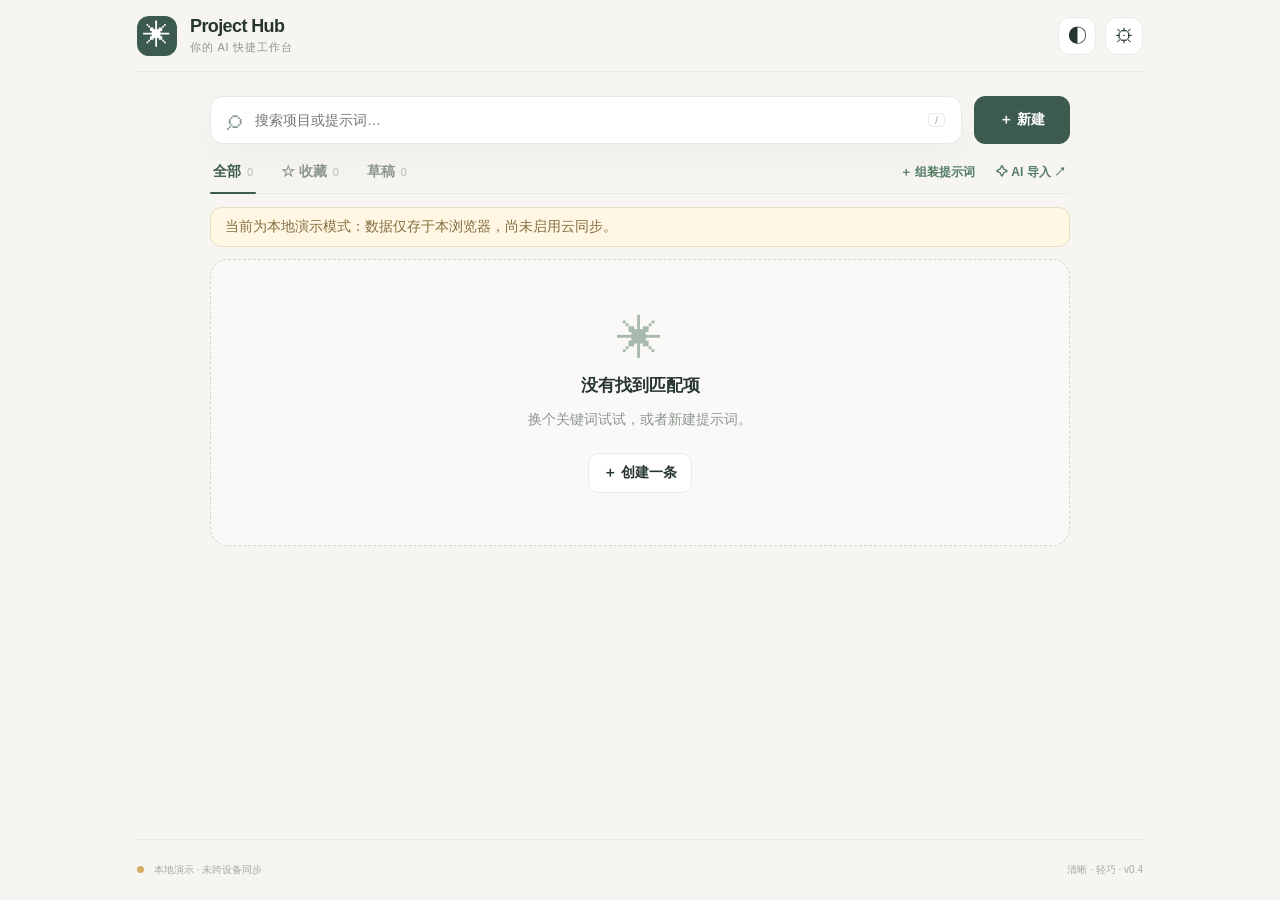
==== commit cc941847: "Project Hub v0.5: compose project and KH method prompts from existing cards" ====
--- a/project-hub/index.html
+++ b/project-hub/index.html
@@ -25,7 +25,7 @@
         <label class="searchbox"><span class="search-icon" aria-hidden="true">⌕</span><input id="search" type="search" placeholder="搜索项目或提示词…" autocomplete="off" spellcheck="false"><span class="keycap desktop-only">/</span></label>
         <button id="newBtn" type="button" class="primary-button"><span aria-hidden="true">＋</span> 新建</button>
       </section>
-      <div class="filterbar"><div class="filter-tabs"><button id="allFilter" class="filter active" type="button">全部 <span id="allCount"></span></button><button id="starFilter" class="filter" type="button">☆ 收藏 <span id="starCount"></span></button><button id="draftFilter" class="filter" type="button">草稿 <span id="draftCount"></span></button></div><button id="aiBtn" type="button" class="text-action">✧ AI 导入 <span aria-hidden="true">↗</span></button></div>
+      <div class="filterbar"><div class="filter-tabs"><button id="allFilter" class="filter active" type="button">全部 <span id="allCount"></span></button><button id="starFilter" class="filter" type="button">☆ 收藏 <span id="starCount"></span></button><button id="draftFilter" class="filter" type="button">草稿 <span id="draftCount"></span></button></div><div class="work-actions"><button id="composeBtn" type="button" class="text-action">＋ 组装提示词</button><button id="aiBtn" type="button" class="text-action">✧ AI 导入 <span aria-hidden="true">↗</span></button></div></div>
       <div id="syncNotice" class="sync-notice" role="status"></div><div id="draftQuick" class="draft-quick" hidden><button type="button" id="newDraftBtn" class="draft-quick-button"><span>✎ 随便写点什么…</span><small>自动保存 · 完善后收入词库</small></button></div>
       <section id="cards" class="cards" aria-live="polite" aria-label="提示词列表"></section>
       <div id="empty" class="empty" hidden><div class="empty-art" aria-hidden="true">✳</div><h2 id="emptyTitle">还没有提示词</h2><p id="emptySub">点击「新建」，添加你的第一条提示词。</p><button id="emptyNew" type="button" class="outline-button">＋ 创建一条</button></div>
@@ -54,6 +54,23 @@
     <div class="draft-actions"><button type="button" class="outline-button" id="draftDeleteBtn">删除</button><div class="draft-actions-right"><button type="button" class="outline-button" id="draftAiBtn">✧ 交给 AI</button><button type="button" class="primary-button" id="promoteDraftBtn">收入词库 ↗</button></div></div>
   </dialog>
 
+
+  <dialog id="composeDialog" class="sheet-dialog compose-dialog" aria-labelledby="composeHeading">
+    <div class="dialog-head"><div><p class="eyebrow">PROMPT COMPOSER</p><h2 id="composeHeading">组装调用提示词</h2></div><button type="button" class="close-btn" data-close="composeDialog" aria-label="关闭">×</button></div>
+    <p class="dialog-lead">一个主项目，其他项目或方法只作参考。选好用途与本次任务，即时生成可复制的简短提示词。</p>
+    <p class="compose-help">目录沿用现有「项目入口」卡片；KH 方法也可以登记为入口卡，名称标注 K001 等编号。入口和私人资料不会自动发布到 GitHub。</p>
+    <div class="compose-grid">
+      <label class="field"><span>用途</span><select id="composeMode"><option value="temporary">临时参考 · 不接手</option><option value="handoff">接手继续 · 一个主 Worker</option><option value="compose">组合设计 · 主项目＋借鉴</option></select></label>
+      <label class="field"><span>主项目</span><select id="composeMain"><option value="">请选择项目</option></select></label>
+    </div>
+    <label class="field"><span>选其他项目或方法（可选）</span><select id="composeSource"><option value="">选择一项参考</option></select></label>
+    <div class="compose-source-actions"><button type="button" id="addReferenceBtn" class="outline-button">＋ 借鉴项目</button><button type="button" id="addMethodBtn" class="outline-button">＋ 借鉴方法</button></div>
+    <div id="composeChosen" class="compose-selected" aria-live="polite"></div>
+    <label class="field"><span>本次任务 <small>可以留空，下次再补充</small></span><textarea id="composeTask" rows="4" maxlength="5000" placeholder="例如：参考主项目，设计一份新的 A-Level 数学课后练习。"></textarea></label>
+    <div class="compose-output-head"><strong>最终提示词预览</strong><span id="composeStatus" role="status"></span></div>
+    <pre id="composeOutput" class="compose-output" tabindex="0"></pre>
+    <div class="dialog-actions compose-actions"><button type="button" id="composeSaveBtn" class="outline-button">☆ 收藏这个组合</button><button type="button" id="composeCopyBtn" class="primary-button">复制完整提示词</button></div>
+  </dialog>
   <dialog id="aiDialog" class="sheet-dialog" aria-labelledby="aiHeading"><div class="dialog-head"><div><p class="eyebrow">AI CONNECTION</p><h2 id="aiHeading">从 ChatGPT 导入</h2></div><button type="button" class="close-btn" data-close="aiDialog" aria-label="关闭">×</button></div><p class="dialog-lead">粘贴 ChatGPT 返回的结构化 JSON。粘贴后自动检查并预览；确认后整体写入，不改变收藏和置顶。</p><label class="field"><span>AI 修改包</span><textarea id="aiInput" rows="9" spellcheck="false" placeholder='{"schema":"project-hub.patch.v2","changes":[{"action":"create","title":"示例","body":"正文"}]}'></textarea></label><div id="aiPreview" class="preview" aria-live="polite"></div><div class="dialog-actions"><button type="button" id="applyAiBtn" class="primary-button" disabled>确认应用</button></div></dialog>
 
   <dialog id="settingsDialog" class="sheet-dialog small-dialog" aria-labelledby="settingsHeading"><div class="dialog-head"><div><p class="eyebrow">PREFERENCES</p><h2 id="settingsHeading">偏好设置</h2></div><button type="button" class="close-btn" data-close="settingsDialog" aria-label="关闭">×</button></div><section class="setting-group"><h3>数据与备份</h3><p id="settingsMode">当前为本地演示模式。配置 Supabase 后切换到个人云同步。</p><div class="button-row"><button type="button" id="undoSettingsBtn" class="outline-button" disabled>↶ 撤销上次操作</button><button type="button" id="exportBtn" class="outline-button">↓ 导出 JSON 备份</button><button type="button" id="importBtn" class="outline-button">↑ 导入 JSON 备份</button><input type="file" id="backupFile" accept=".json,application/json" hidden></div><div id="backupPreview" class="preview"></div><button type="button" id="applyBackupBtn" class="primary-button" hidden>确认合并备份</button></section><section class="setting-group"><h3>AI 修改偏好</h3><p>「交给 AI」时自动附带此偏好。输出格式与版本保护由网站固定管理，避免误改。此偏好目前只保存在当前浏览器。</p><label class="field"><span>你的 AI 编辑指导词</span><textarea id="aiGuidance" rows="5" maxlength="1500" placeholder="输入 AI 应如何优化你的提示词"></textarea></label><div class="button-row"><button type="button" id="saveAiGuidanceBtn" class="outline-button">保存偏好</button><button type="button" id="resetAiGuidanceBtn" class="outline-button">恢复默认</button></div></section><section class="setting-group"><h3>外观与同步</h3><div class="button-row"><button type="button" id="settingsThemeBtn" class="outline-button">◐ 切换深浅模式</button><button type="button" id="refreshBtn" class="outline-button">↻ 从云端刷新</button><button type="button" id="logoutBtn" class="outline-button" hidden>退出登录</button></div></section></dialog>
--- a/project-hub/styles.css
+++ b/project-hub/styles.css
@@ -41,3 +41,15 @@
 .draft-quick{margin:0 0 14px}.draft-quick-button{display:flex;flex-direction:column;gap:5px;align-items:flex-start;text-align:left;padding:17px 20px;width:100%;border:1px dashed #bccdc1;border-radius:14px;background:var(--surface);color:var(--ink);font-weight:650;font-size:14px}.draft-quick-button small{font-size:11px;color:var(--muted);font-weight:400}.draft-quick-button:hover{background:var(--accent-soft);border-color:var(--accent)}
 .draft-save-status{font-size:12px;color:var(--muted);margin:5px 0 0}.draft-actions{display:flex;align-items:center;justify-content:space-between;gap:8px;margin-top:22px}.draft-actions-right{display:flex;gap:8px}.draft-body{min-height:220px!important}.draft-card .card-main{min-height:78px}.draft-card .card-title{font-weight:600}.draft-card .card-hint{color:var(--muted)}
 @media(max-width:420px){.draft-actions{align-items:stretch}.draft-actions-right{gap:5px}.draft-actions .primary-button{padding:0 10px}.draft-quick-button{padding:15px}}
+
+/* v0.5 prompt composer: modest space, scrollable on narrow MenuBarX/iPhone */
+.work-actions{display:flex;align-items:center;gap:13px}.compose-dialog{width:min(94vw,740px)}
+.compose-grid{display:grid;grid-template-columns:1fr 1.2fr;gap:14px}
+.compose-dialog select,.compose-note{width:100%;padding:10px 11px;background:var(--bg);color:var(--ink);border:1px solid var(--line);border-radius:10px;min-width:0;font:inherit}
+.compose-source-actions{display:flex;flex-wrap:wrap;gap:8px;margin-top:-7px;margin-bottom:12px}
+.compose-selected{display:grid;gap:8px;margin-bottom:16px}.compose-reference{border:1px solid var(--line);border-radius:11px;padding:7px 10px;background:var(--bg)}.compose-ref-header{display:flex;justify-content:space-between;align-items:center;gap:10px;margin-bottom:5px}.compose-ref-header strong{font-size:12px;overflow-wrap:anywhere}.compose-note{border-color:transparent;background:var(--surface);font-size:12px}
+.compose-output-head{display:flex;justify-content:space-between;gap:10px;font-size:12px;margin:16px 0 7px}.compose-output-head span{color:var(--muted);overflow-wrap:anywhere}.compose-output{white-space:pre-wrap;overflow-wrap:anywhere;font:12px/1.7 ui-monospace,SFMono-Regular,Menlo,monospace;color:var(--ink);background:var(--bg);border:1px solid var(--line);border-radius:11px;padding:13px;min-height:110px;max-height:210px;overflow:auto;margin:0}.tool-compose{font-size:11px;font-weight:650;min-width:45px}
+@media(max-width:720px){.compose-grid{grid-template-columns:1fr}.compose-dialog{padding:19px}.work-actions{gap:4px}.work-actions .text-action{font-size:11px}.compose-actions{flex-wrap:wrap}.compose-actions button{flex:1}}
+@media(max-width:390px){.filter-tabs{gap:11px}.work-actions .text-action{padding-left:1px;padding-right:1px;font-size:10px}}
+
+@media(max-width:520px){.filterbar{flex-wrap:wrap;align-items:flex-end;row-gap:2px}.filter-tabs{width:100%;justify-content:flex-start}.work-actions{margin-left:auto}.work-actions .text-action{padding-bottom:10px}}
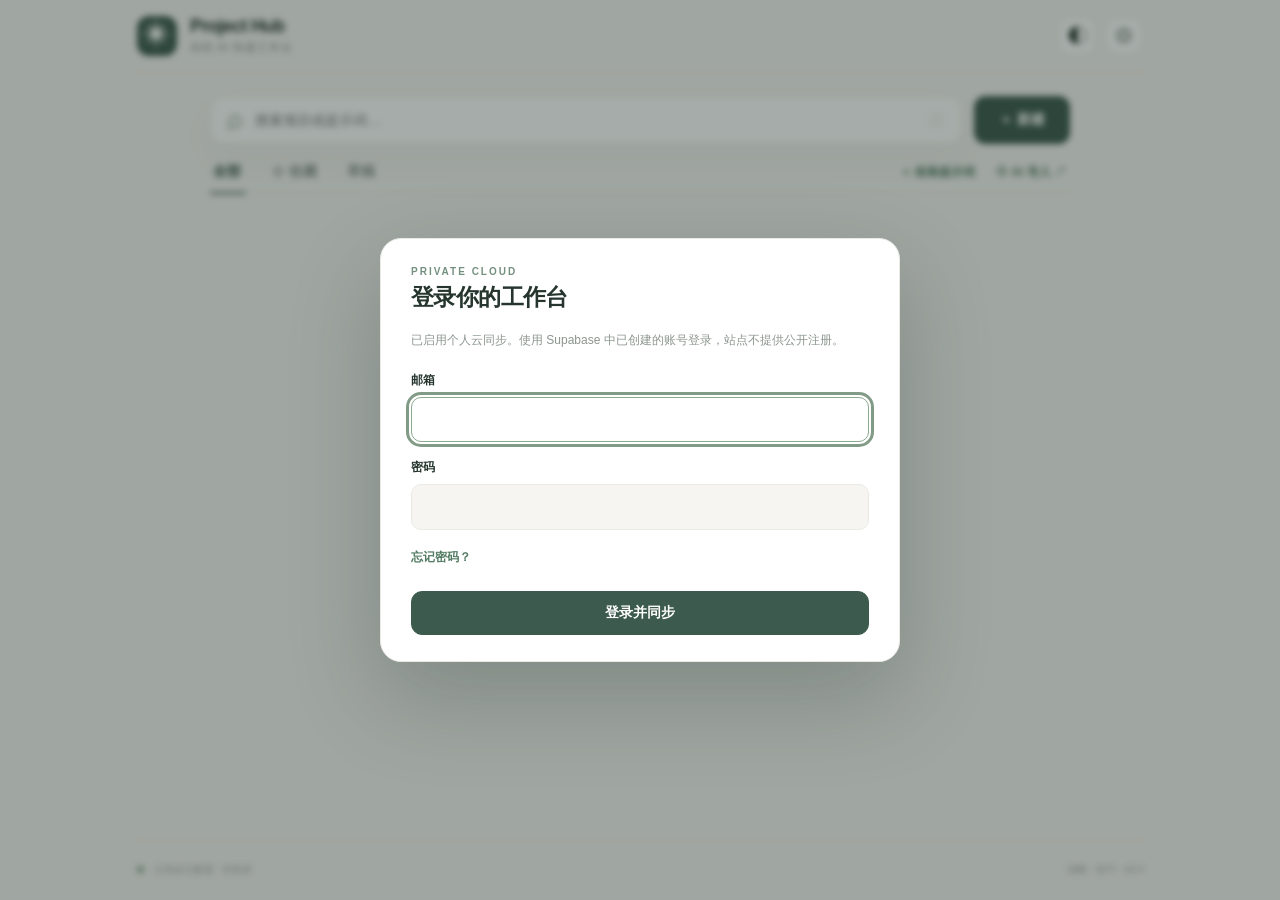
==== commit 9705b67b: "Add Supabase password recovery flow" ====
--- a/project-hub/index.html
+++ b/project-hub/index.html
@@ -75,7 +75,13 @@
 
   <dialog id="settingsDialog" class="sheet-dialog small-dialog" aria-labelledby="settingsHeading"><div class="dialog-head"><div><p class="eyebrow">PREFERENCES</p><h2 id="settingsHeading">偏好设置</h2></div><button type="button" class="close-btn" data-close="settingsDialog" aria-label="关闭">×</button></div><section class="setting-group"><h3>数据与备份</h3><p id="settingsMode">当前为本地演示模式。配置 Supabase 后切换到个人云同步。</p><div class="button-row"><button type="button" id="undoSettingsBtn" class="outline-button" disabled>↶ 撤销上次操作</button><button type="button" id="exportBtn" class="outline-button">↓ 导出 JSON 备份</button><button type="button" id="importBtn" class="outline-button">↑ 导入 JSON 备份</button><input type="file" id="backupFile" accept=".json,application/json" hidden></div><div id="backupPreview" class="preview"></div><button type="button" id="applyBackupBtn" class="primary-button" hidden>确认合并备份</button></section><section class="setting-group"><h3>AI 修改偏好</h3><p>「交给 AI」时自动附带此偏好。输出格式与版本保护由网站固定管理，避免误改。此偏好目前只保存在当前浏览器。</p><label class="field"><span>你的 AI 编辑指导词</span><textarea id="aiGuidance" rows="5" maxlength="1500" placeholder="输入 AI 应如何优化你的提示词"></textarea></label><div class="button-row"><button type="button" id="saveAiGuidanceBtn" class="outline-button">保存偏好</button><button type="button" id="resetAiGuidanceBtn" class="outline-button">恢复默认</button></div></section><section class="setting-group"><h3>外观与同步</h3><div class="button-row"><button type="button" id="settingsThemeBtn" class="outline-button">◐ 切换深浅模式</button><button type="button" id="refreshBtn" class="outline-button">↻ 从云端刷新</button><button type="button" id="logoutBtn" class="outline-button" hidden>退出登录</button></div></section></dialog>
 
-  <dialog id="authDialog" class="sheet-dialog small-dialog" aria-labelledby="authHeading"><form id="authForm" method="dialog"><div class="dialog-head"><div><p class="eyebrow">PRIVATE CLOUD</p><h2 id="authHeading">登录你的工作台</h2></div></div><p class="dialog-lead">已启用个人云同步。使用 Supabase 中已创建的账号登录，站点不提供公开注册。</p><label class="field"><span>邮箱</span><input id="email" type="email" required autocomplete="username"></label><label class="field"><span>密码</span><input id="password" type="password" required autocomplete="current-password"></label><div class="dialog-actions"><button type="submit" class="primary-button fill">登录并同步</button></div></form></dialog>
+  <dialog id="authDialog" class="sheet-dialog small-dialog" aria-labelledby="authHeading">
+    <div class="auth-panel" id="loginPanel">
+      <form id="authForm" method="dialog"><div class="dialog-head"><div><p class="eyebrow">PRIVATE CLOUD</p><h2 id="authHeading">登录你的工作台</h2></div></div><p class="dialog-lead">已启用个人云同步。使用 Supabase 中已创建的账号登录，站点不提供公开注册。</p><label class="field"><span>邮箱</span><input id="email" type="email" required autocomplete="username"></label><label class="field"><span>密码</span><input id="password" type="password" required autocomplete="current-password"></label><button type="button" id="forgotPasswordBtn" class="auth-link">忘记密码？</button><div class="dialog-actions"><button type="submit" class="primary-button fill">登录并同步</button></div></form>
+    </div>
+    <section class="auth-panel" id="resetRequestPanel" hidden aria-labelledby="resetRequestHeading"><div class="dialog-head"><div><p class="eyebrow">PASSWORD RESET</p><h2 id="resetRequestHeading">重设登录密码</h2></div></div><p class="dialog-lead">输入你注册 Project Hub 时使用的邮箱。我们会发送一封重设密码邮件。</p><form id="resetRequestForm" method="dialog"><label class="field"><span>邮箱</span><input id="resetEmail" type="email" required autocomplete="email"></label><p id="resetRequestStatus" class="auth-status" role="status" aria-live="polite"></p><div class="dialog-actions"><button type="button" id="backToLoginBtn" class="outline-button">返回登录</button><button type="submit" id="sendResetBtn" class="primary-button">发送重设邮件</button></div></form></section>
+    <section class="auth-panel" id="passwordRecoveryPanel" hidden aria-labelledby="passwordRecoveryHeading"><div class="dialog-head"><div><p class="eyebrow">PASSWORD RESET</p><h2 id="passwordRecoveryHeading">设置新密码</h2></div></div><p id="passwordRecoveryStatus" class="auth-status" role="status" aria-live="polite"></p><form id="passwordRecoveryForm" method="dialog"><label class="field"><span>新密码</span><input id="newPassword" type="password" required autocomplete="new-password"></label><label class="field"><span>再输一次新密码</span><input id="confirmNewPassword" type="password" required autocomplete="new-password"></label><div class="dialog-actions"><button type="button" id="recoveryBackBtn" class="outline-button">返回登录</button><button type="submit" id="saveNewPasswordBtn" class="primary-button">保存新密码</button></div></form></section>
+  </dialog>
 
   <dialog id="manualCopyDialog" class="sheet-dialog small-dialog" aria-labelledby="manualHeading"><div class="dialog-head"><h2 id="manualHeading">请手动复制</h2><button type="button" class="close-btn" data-close="manualCopyDialog" aria-label="关闭">×</button></div><p class="dialog-lead">当前容器不允许自动写入剪贴板，请选择下方文本复制。</p><textarea id="manualCopyText" rows="9" readonly></textarea><div class="dialog-actions"><button class="primary-button" data-close="manualCopyDialog">完成</button></div></dialog>
   <div id="toast" class="toast" role="status" aria-live="polite"></div>
--- a/project-hub/styles.css
+++ b/project-hub/styles.css
@@ -53,3 +53,5 @@
 @media(max-width:390px){.filter-tabs{gap:11px}.work-actions .text-action{padding-left:1px;padding-right:1px;font-size:10px}}
 
 @media(max-width:520px){.filterbar{flex-wrap:wrap;align-items:flex-end;row-gap:2px}.filter-tabs{width:100%;justify-content:flex-start}.work-actions{margin-left:auto}.work-actions .text-action{padding-bottom:10px}}
+
+.auth-link{border:0;background:transparent;color:#527b63;padding:2px 0;font-size:12px;font-weight:650}.auth-link:hover{text-decoration:underline}.auth-status{font-size:12px;line-height:1.7;color:var(--muted);margin:-5px 0 12px}.auth-status:empty{display:none}
